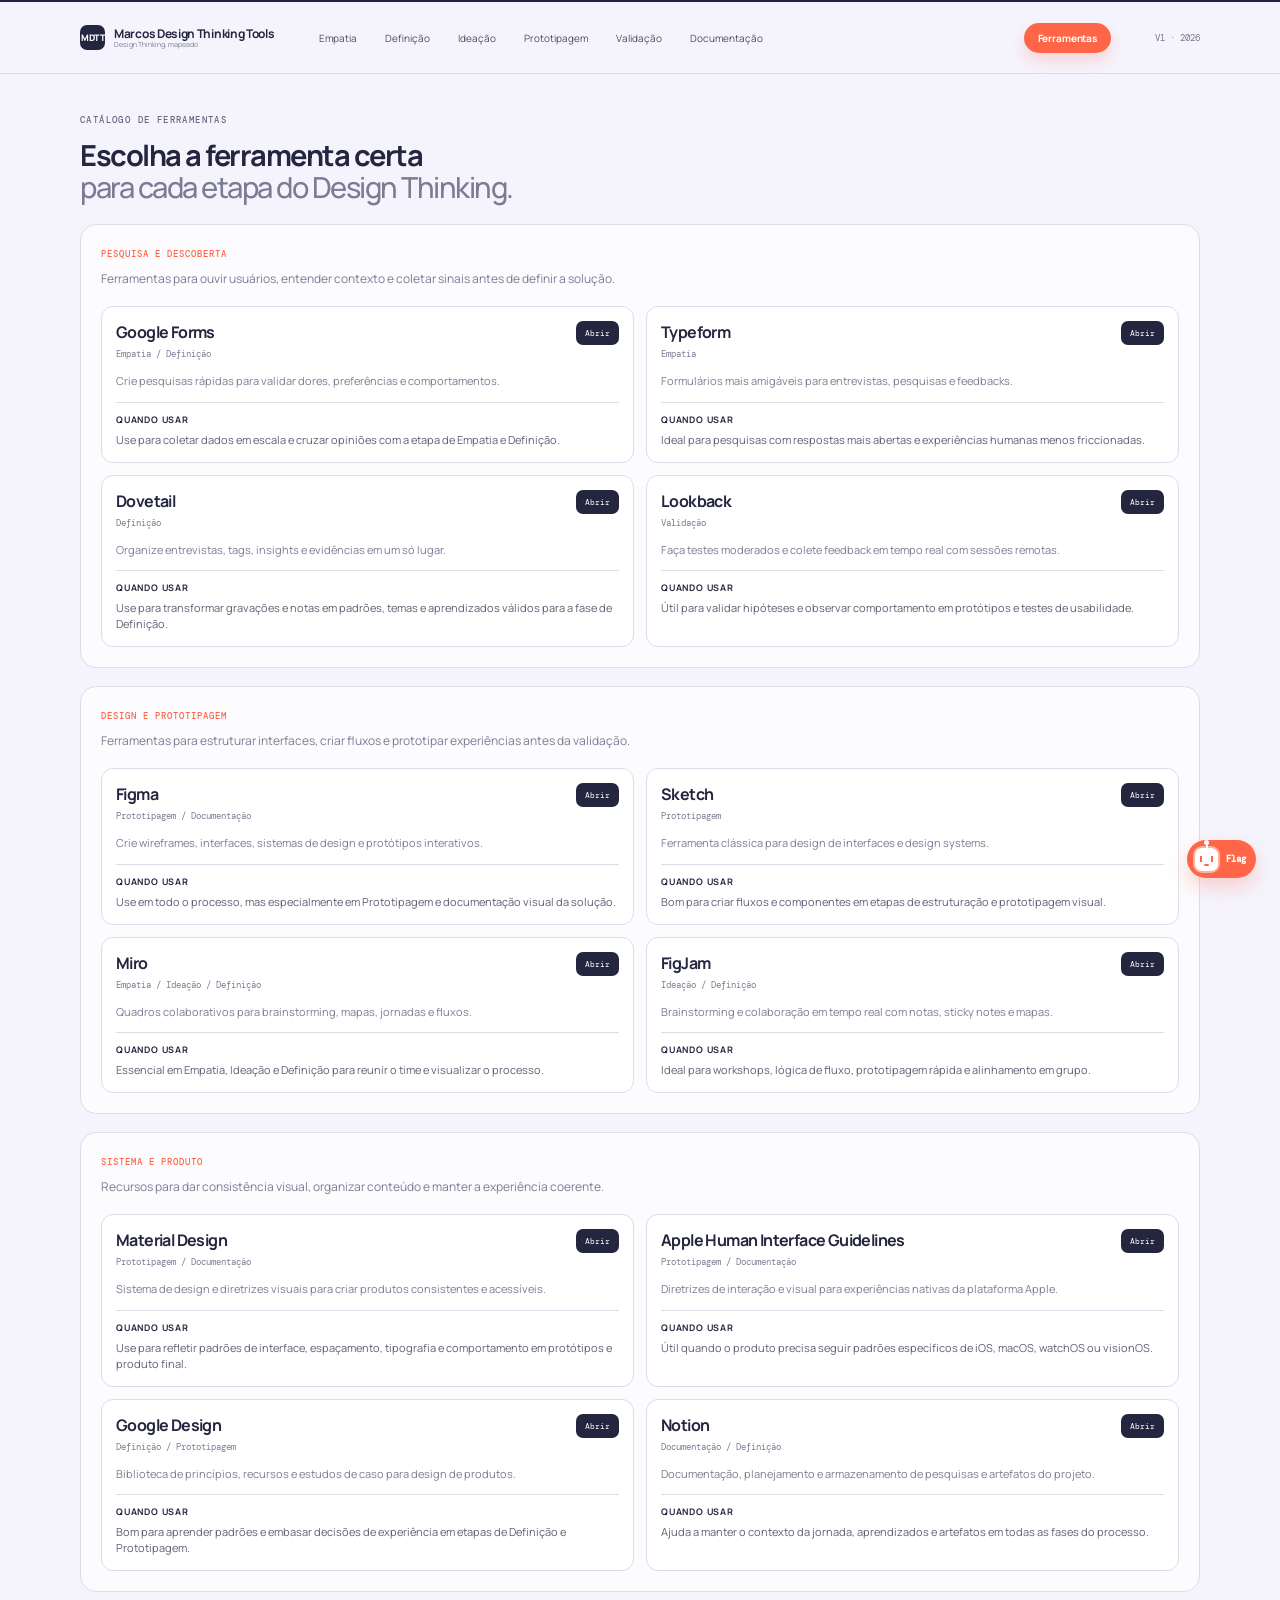
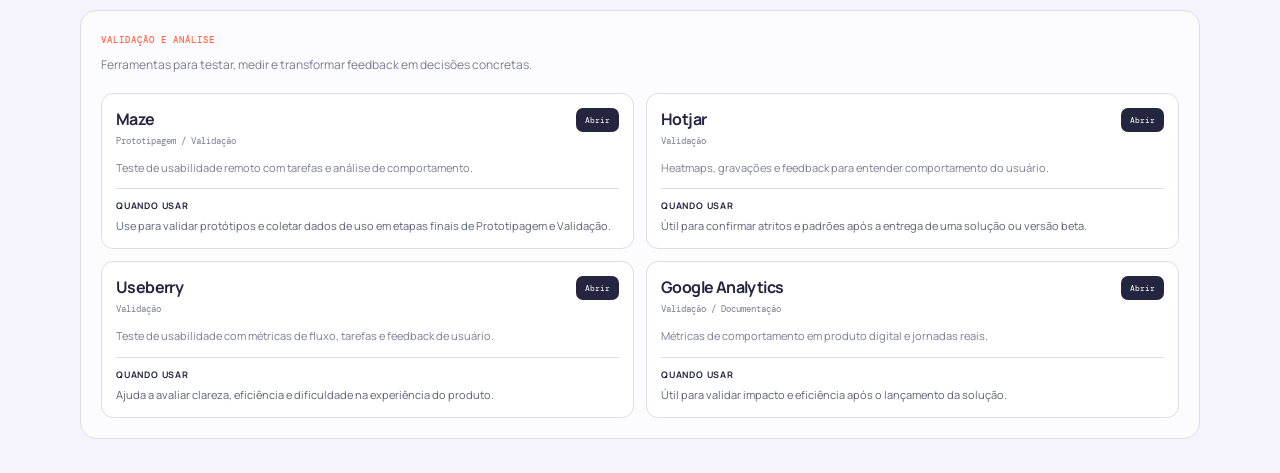
==== ferramentas.html @ 615b2f99 "Primeiro commit" ====
<!doctype html>
<html lang="pt-BR">
  <head>
    <meta charset="UTF-8" />
    <meta name="viewport" content="width=device-width, initial-scale=1.0" />
    <meta name="description" content="Ferramentas de design e Design Thinking: catálogo por etapa do processo." />
    <title>Ferramentas | Marcos Design Thinking Tools</title>
    <link rel="preconnect" href="https://fonts.googleapis.com" />
    <link rel="preconnect" href="https://fonts.gstatic.com" crossorigin />
    <link href="https://fonts.googleapis.com/css2?family=DM+Mono:wght@400;500&family=Manrope:wght@400;500;600;700;800&display=swap" rel="stylesheet" />
    <link rel="stylesheet" href="styles.css" />
  </head>
  <body>
    <div class="page-shell">
      <header class="topbar">
        <a class="brand" href="index.html" aria-label="Marcos Design Thinking Tools, início">
          <span class="brand-mark">MDTT</span>
          <span class="brand-copy"><strong>Marcos Design Thinking Tools</strong><small>Design Thinking, mapeado</small></span>
        </a>
        <nav class="main-nav" aria-label="Navegação principal">
          <a href="index.html#jornada" data-phase="0">Empatia</a>
          <a href="index.html#jornada" data-phase="1">Definição</a>
          <a href="index.html#jornada" data-phase="2">Ideação</a>
          <a href="index.html#jornada" data-phase="3">Prototipagem</a>
          <a href="index.html#jornada" data-phase="4">Validação</a>
          <a href="index.html#jornada" data-phase="5">Documentação</a>
        </nav>
        <a class="nav-tools is-active" href="ferramentas.html">Ferramentas</a>
        <span class="version">V1 · 2026</span>
      </header>

      <main>
        <section class="tools-section container tools-page">
          <div class="tools-header">
            <div>
              <p class="eyebrow">CATÁLOGO DE FERRAMENTAS</p>
              <h2>Escolha a ferramenta certa<br /><span>para cada etapa do Design Thinking.</span></h2>
            </div>
          </div>
          <div class="tools-categories" id="tools-categories" aria-live="polite"></div>
        </section>
      </main>
    </div>

    <script src="script.js"></script>
  </body>
</html>
---- styles.css ----
:root {
  --ink: #24253f;
  --muted: #7b7c93;
  --line: #ddddea;
  --paper: #f5f4fd;
  --white: #fff;
  --coral: #ff6648;
  --teal: #35b9b4;
  --yellow: #f1c637;
  --blue: #7198eb;
  --violet: #9d7ce7;
  --green: #5bb98d;
  --display: 'Manrope', sans-serif;
  --mono: 'DM Mono', monospace;
}
* { box-sizing: border-box; }
html { scroll-behavior: smooth; }
body { margin: 0; background: var(--paper); color: var(--ink); font-family: var(--display); font-size: 13px; }
a { color: inherit; text-decoration: none; }
button { border: 0; color: inherit; font: inherit; cursor: pointer; }
.page-shell { overflow: hidden; min-height: 100vh; }
.container { width: min(1120px, calc(100% - 64px)); margin-inline: auto; }
.topbar { height: 74px; border-top: 2px solid var(--ink); border-bottom: 1px solid var(--line); display: flex; align-items: center; gap: 44px; padding: 0 max(32px, calc((100vw - 1120px) / 2)); background: rgba(245,244,253,.86); backdrop-filter: blur(12px); position: sticky; top: 0; z-index: 10; }
.brand { display: flex; align-items: center; gap: 9px; min-width: 165px; }
.brand-mark { display: grid; place-items: center; width: 25px; height: 25px; border-radius: 7px; background: var(--ink); color: white; font-weight: 800; font-size: 9px; letter-spacing: -.5px; }
.brand-copy { display: grid; gap: 1px; line-height: 1; }.brand-copy strong { font-size: 12px; letter-spacing: -.3px; }.brand-copy small { color: var(--muted); font-size: 7px; }
.main-nav { display: flex; gap: 28px; font-size: 10px; color: #4c4d63; flex: 1; }.main-nav a { transition: color .2s; }.main-nav a:hover { color: var(--coral); }
.nav-tools { display: inline-flex; align-items: center; justify-content: center; padding: 8px 14px; border-radius: 999px; background: var(--coral); color: white; font-size: 10px; font-weight: 700; letter-spacing: -.15px; box-shadow: 0 8px 16px rgba(255, 102, 72, .22); }
.version { font: 9px var(--mono); color: #77788e; white-space: nowrap; }.menu-toggle { display: none; background: transparent; padding: 4px; }.menu-toggle svg { width: 19px; }
.hero { padding: 70px 0 43px; display: flex; justify-content: space-between; align-items: end; }.eyebrow { margin: 0 0 14px; font: 500 9px var(--mono); letter-spacing: 1.4px; color: #686980; }.hero h1 { font-size: clamp(42px, 5vw, 64px); line-height: .98; letter-spacing: -3.5px; margin: 0; font-weight: 800; }.hero h1 em { font-style: normal; color: var(--coral); }.hero-intro { color: var(--muted); line-height: 1.65; max-width: 470px; margin: 20px 0 0; font-size: 13px; }.hero-stats { display: flex; gap: 35px; padding-bottom: 6px; }.hero-stats div { display: grid; gap: 3px; }.hero-stats strong { font-size: 23px; line-height: 1; }.hero-stats span { font: 8px var(--mono); color: #88899e; }
.tools-section { padding-top: 40px; padding-bottom: 34px; }
.tools-header { margin-bottom: 20px; }
.tools-header h2 { margin: 0; font-size: 29px; line-height: 1.1; letter-spacing: -1.5px; }
.tools-header h2 span { color: var(--muted); font-weight: 500; }
.tools-categories { display: grid; gap: 18px; }
.tool-category { background: rgba(255,255,255,.7); border: 1px solid var(--line); border-radius: 16px; overflow: hidden; }
.tool-category-header { padding: 18px 20px 0; }
.tool-category-kicker { display: inline-block; font: 500 9px var(--mono); letter-spacing: 1px; color: var(--coral); text-transform: uppercase; }
.tool-category-header p { margin: 8px 0 0; color: var(--muted); line-height: 1.6; font-size: 12px; }
.tool-grid { display: grid; grid-template-columns: repeat(2, minmax(0, 1fr)); gap: 12px; padding: 18px 20px 20px; }
.tool-card-item { background: var(--white); border: 1px solid var(--line); border-radius: 12px; padding: 14px; display: flex; flex-direction: column; gap: 12px; }
.tool-card-top { display: flex; align-items: flex-start; justify-content: space-between; gap: 10px; }
.tool-card-top h3 { margin: 0; font-size: 16px; letter-spacing: -0.6px; }
.tool-card-top span { display: block; margin-top: 5px; font: 9px var(--mono); color: var(--muted); }
.tool-card-top a { display: inline-flex; align-items: center; justify-content: center; padding: 7px 9px; border-radius: 7px; background: var(--ink); color: white; font: 8px var(--mono); }
.tool-card-item p { margin: 0; color: var(--muted); font-size: 11px; line-height: 1.6; }
.tool-use { display: grid; gap: 6px; padding-top: 10px; border-top: 1px solid var(--line); }
.tool-use strong { font-size: 9px; text-transform: uppercase; letter-spacing: .8px; color: var(--ink); }
.tool-use span { color: #5d6075; line-height: 1.45; font-size: 11px; }
.journey { padding-bottom: 100px; }.journey-heading { display: flex; justify-content: space-between; align-items: end; margin-bottom: 30px; border-top: 1px solid var(--line); padding-top: 32px; }.journey-heading h2 { margin: 0; font-size: 29px; line-height: 1.1; letter-spacing: -1.5px; }.journey-heading h2 span { color: var(--muted); font-weight: 500; }.view-switcher { display: flex; gap: 4px; padding: 4px; background: #ebebf5; border-radius: 10px; }.view-button { display: flex; align-items: center; gap: 7px; padding: 9px 13px; background: transparent; border-radius: 7px; color: var(--muted); font-size: 11px; }.view-button svg { width: 14px; }.view-button.is-active { background: var(--white); color: var(--ink); box-shadow: 0 2px 8px #3b3c5b12; }
.phase-tabs { display: flex; gap: 7px; margin-bottom: 25px; overflow-x: auto; padding-bottom: 3px; scrollbar-width: none; }.phase-tabs::-webkit-scrollbar { display: none; }.phase-tab { display: flex; align-items: center; gap: 8px; padding: 9px 14px 9px 9px; border: 1px solid var(--line); background: rgba(255,255,255,.55); border-radius: 9px; white-space: nowrap; font-size: 11px; color: var(--muted); transition: all .2s; }.phase-tab:hover { border-color: var(--phase); color: var(--ink); }.phase-tab.is-active { background: var(--ink); color: white; border-color: var(--ink); }.phase-tab .tab-num { display: grid; place-items: center; width: 21px; height: 21px; border-radius: 50%; color: white; background: var(--phase); font: 10px var(--mono); }.phase-tab.is-active .tab-num { color: var(--ink); background: var(--white); }
.phase-content { min-height: 375px; }.phase-card { --phase: var(--coral); display: grid; grid-template-columns: 72px 1fr; gap: 17px; position: relative; animation: rise .45s ease both; }.phase-marker { position: relative; display: flex; flex-direction: column; align-items: center; }.phase-marker:after { content: ''; position: absolute; width: 1px; background: var(--line); top: 55px; bottom: -70px; }.phase-number { display: grid; place-items: center; width: 47px; height: 47px; border-radius: 13px; background: var(--phase); color: white; font: 500 15px var(--mono); box-shadow: 0 8px 18px color-mix(in srgb, var(--phase), transparent 68%); }.phase-content-card { background: var(--white); border: 1px solid #e1e1eb; border-radius: 14px; overflow: hidden; }.phase-intro { display: flex; justify-content: space-between; gap: 24px; padding: 25px 27px 21px; border-bottom: 1px solid var(--line); }.phase-title-wrap h3 { margin: 0 0 7px; font-size: 23px; letter-spacing: -1px; }.phase-title-wrap .sub { color: var(--muted); font-size: 11px; margin: 0; }.phase-meta { text-align: right; white-space: nowrap; }.phase-meta .meta-label { font: 8px var(--mono); color: var(--muted); }.phase-meta strong { display: block; font-size: 19px; color: var(--phase); }.story { padding: 20px 27px 22px; background: color-mix(in srgb, var(--phase), white 94%); }.story-label { color: var(--phase); font: 500 8px var(--mono); letter-spacing: .8px; text-transform: uppercase; }.story p { color: #63647a; line-height: 1.65; max-width: 780px; margin: 9px 0 0; font-size: 12px; }.story strong { color: var(--ink); }.tools-grid { padding: 18px 14px 14px; display: grid; grid-template-columns: repeat(3, 1fr); gap: 8px; }.tool-card { border: 1px solid var(--line); border-radius: 9px; padding: 13px; min-height: 116px; display: flex; flex-direction: column; justify-content: space-between; transition: transform .2s, border-color .2s, box-shadow .2s; }.tool-card:hover { transform: translateY(-3px); border-color: var(--phase); box-shadow: 0 7px 18px #3b3c5b10; }.tool-top { display: flex; justify-content: space-between; gap: 7px; align-items: start; }.tool-top h4 { margin: 0; font-size: 13px; }.tool-icon { width: 25px; height: 25px; display: grid; place-items: center; color: var(--phase); background: color-mix(in srgb, var(--phase), white 88%); border-radius: 7px; }.tool-icon svg { width: 14px; }.tool-card p { margin: 7px 0 11px; color: var(--muted); font-size: 10px; line-height: 1.45; }.tool-link { display: flex; align-items: center; gap: 4px; color: var(--phase); font-size: 10px; font-weight: 700; }.tool-link svg { width: 12px; }.phase-footer { display: flex; justify-content: space-between; align-items: center; padding: 0 27px 19px; color: var(--muted); font: 9px var(--mono); }.phase-footer span:last-child { color: var(--phase); }
.tabs-mode .phase-card { display: block; }.tabs-mode .phase-marker { display: none; }.tabs-mode .phase-content-card { border-radius: 14px; }.tabs-mode .phase-content-card .phase-intro { padding-top: 28px; }
.footer { border-top: 1px solid var(--line); padding: 25px 0 35px; color: var(--muted); display: flex; justify-content: space-between; font: 9px var(--mono); }.footer b { color: var(--coral); }
.method-grid { padding: 18px 14px 14px; display: grid; grid-template-columns: repeat(2, 1fr); gap: 9px; }.method-card { text-align: left; border: 1px solid var(--line); border-radius: 10px; padding: 14px; background: #fff; transition: transform .2s, border-color .2s, box-shadow .2s; }.method-card:hover { transform: translateY(-3px); border-color: var(--phase); box-shadow: 0 7px 18px #3b3c5b10; }.method-card-head { display: flex; align-items: start; justify-content: space-between; gap: 10px; }.method-card h4 { margin: 0; font-size: 13px; }.method-card-head svg { width: 15px; color: var(--phase); }.method-card p { margin: 8px 0 12px; color: var(--muted); font-size: 10px; line-height: 1.5; }.method-supports { display: grid; gap: 7px; margin: 0 0 12px; }.supports-label { font: 500 8px var(--mono); letter-spacing: .9px; color: var(--muted); text-transform: uppercase; }.support-tools { display: flex; flex-wrap: wrap; gap: 6px; }.support-tool { display: inline-flex; align-items: center; padding: 5px 7px; border-radius: 999px; background: color-mix(in srgb, var(--phase), white 88%); color: var(--ink); font: 8px var(--mono); border: 1px solid color-mix(in srgb, var(--phase), white 72%); }.method-tools { display: flex; flex-wrap: wrap; gap: 5px; }.method-tool { display: inline-flex; align-items: center; gap: 4px; padding: 5px 7px; border-radius: 5px; color: var(--phase); background: color-mix(in srgb, var(--phase), white 92%); font: 9px var(--mono); }.method-tool svg { width: 11px; }.method-card .method-cta { margin-top: 12px; color: var(--phase); font: 9px var(--mono); }.method-order { display: inline-grid; place-items: center; width: 21px; height: 21px; margin-bottom: 8px; border-radius: 6px; background: color-mix(in srgb, var(--phase), white 88%); color: var(--phase); font: 9px var(--mono); }.method-modal { width: min(500px, calc(100% - 32px)); border: 0; border-radius: 15px; padding: 31px; color: var(--ink); background: var(--white); box-shadow: 0 22px 80px #20213d35; }.method-modal::backdrop { background: #24253f66; backdrop-filter: blur(5px); }.modal-close { position: absolute; top: 14px; right: 14px; display: grid; place-items: center; width: 30px; height: 30px; border-radius: 50%; background: var(--paper); color: var(--muted); }.modal-close svg { width: 15px; }.modal-kicker, .modal-section span { font: 500 9px var(--mono); color: var(--coral); letter-spacing: 1px; }.method-modal h2 { margin: 12px 0 8px; font-size: 27px; letter-spacing: -1px; }.modal-summary { color: var(--muted); line-height: 1.6; margin: 0 0 24px; }.modal-section { border-top: 1px solid var(--line); padding-top: 14px; margin-top: 15px; }.modal-section span { color: var(--muted); }.modal-section p { line-height: 1.65; color: #5e6077; margin: 8px 0 0; font-size: 12px; }.journey-mode .phase-tabs { display: none; }.journey-mode .phase-content { display: grid; gap: 32px; }.journey-mode .phase-card:not(:last-child) .phase-marker:after { bottom: -45px; }.journey-mode .phase-card:last-child .phase-marker:after { display: none; }.journey-mode .phase-intro { padding-top: 20px; }
@keyframes rise { from { opacity: 0; transform: translateY(9px); } to { opacity: 1; transform: translateY(0); } }
@media (max-width: 760px) { .container { width: min(100% - 36px, 560px); }.topbar { height: 62px; padding: 0 18px; gap: 14px; }.main-nav, .version { display: none; }.brand { flex: 1; }.menu-toggle { display: block; }.hero { padding: 48px 0 34px; display: block; }.hero h1 { letter-spacing: -2px; font-size: 43px; }.hero-intro { font-size: 12px; }.hero-stats { margin-top: 32px; justify-content: space-between; width: min(100%, 300px); }.journey-heading { align-items: start; gap: 20px; flex-direction: column; }.journey-heading h2 { font-size: 26px; }.view-switcher { align-self: stretch; }.view-button { flex: 1; justify-content: center; }.tool-grid { grid-template-columns: 1fr; }.tool-card-item { min-height: auto; }.phase-card { grid-template-columns: 43px 1fr; gap: 10px; }.phase-number { width: 38px; height: 38px; border-radius: 11px; font-size: 12px; }.phase-marker:after { top: 47px; }.phase-intro { display: block; padding: 20px; }.phase-meta { text-align: left; display: flex; align-items: center; gap: 8px; margin-top: 14px; }.phase-meta strong { display: inline; }.story { padding: 17px 20px 19px; }.method-grid { grid-template-columns: 1fr; padding: 12px; }.phase-footer { padding: 0 20px 16px; }.phase-footer span:first-child { max-width: 180px; line-height: 1.5; }.tools-header h2 { font-size: 26px; }.footer { display: block; line-height: 1.8; }.footer span { display: block; } }
@media (max-width: 760px) { .main-nav.is-open { display: flex; position: absolute; top: 61px; left: 0; right: 0; padding: 17px 18px 19px; flex-direction: column; gap: 15px; background: rgba(245,244,253,.98); border-bottom: 1px solid var(--line); box-shadow: 0 12px 20px #3b3c5b0c; } }
@media (max-width: 420px) { .tools-grid { grid-template-columns: 1fr; }.tool-card { min-height: auto; }.hero-stats { gap: 16px; }.phase-tab { padding-right: 11px; } }
.sr-only { position: absolute; width: 1px; height: 1px; padding: 0; margin: -1px; overflow: hidden; clip: rect(0, 0, 0, 0); white-space: nowrap; border: 0; }
.marc-flag { position: fixed; right: 24px; bottom: 22px; z-index: 20; font-family: var(--display); }
.marc-launcher { display: inline-flex; align-items: center; gap: 6px; min-height: 38px; padding: 5px 10px 5px 6px; border-radius: 999px; background: var(--coral); color: white; box-shadow: 0 9px 20px rgba(255,102,72,.26); transition: transform .2s, box-shadow .2s; }
.marc-launcher:hover { transform: translateY(-3px); box-shadow: 0 16px 30px rgba(255,102,72,.36); }
.marc-launcher-label { font: 700 9px var(--mono); }
.marc-robot { position: relative; display: grid; place-items: center; width: 27px; height: 27px; border-radius: 9px; background: #fff; border: 2px solid #ffb19f; }
.marc-robot:before { content: ''; position: absolute; top: -6px; width: 2px; height: 6px; background: #fff; }
.marc-robot:after { content: ''; position: absolute; top: -8px; width: 5px; height: 5px; border-radius: 50%; background: #fff; }
.marc-robot span { position: relative; width: 13px; height: 6px; border-left: 2px solid var(--coral); border-right: 2px solid var(--coral); }
.marc-robot span:after { content: ''; position: absolute; left: 2px; right: 2px; bottom: -4px; height: 2px; border-radius: 2px; background: var(--coral); }
.marc-panel { position: absolute; right: 0; bottom: 49px; display: grid; grid-template-rows: auto minmax(0, 1fr) auto auto; width: min(365px, calc(100vw - 32px)); max-height: min(590px, calc(100vh - 90px)); overflow: hidden; border: 1px solid var(--line); border-radius: 18px; background: rgba(255,255,255,.98); box-shadow: 0 20px 60px rgba(36,37,63,.2); }
.marc-panel[hidden] { display: none; }
.marc-panel-head { display: flex; align-items: center; justify-content: space-between; gap: 14px; padding: 16px 17px 14px; background: linear-gradient(135deg, #fff4ef, #fff); border-bottom: 1px solid var(--line); }
.marc-panel-head div { display: grid; gap: 3px; }
.marc-panel-head strong { font-size: 15px; letter-spacing: -.4px; }
.marc-panel-head span { color: var(--muted); font: 8px var(--mono); }
.marc-close { width: 27px; height: 27px; border-radius: 50%; background: var(--paper); color: var(--muted); font-size: 19px; line-height: 1; }
.marc-messages { display: grid; align-content: start; gap: 10px; overflow-y: auto; min-height: 160px; max-height: 330px; padding: 15px; }
.marc-message { max-width: 92%; padding: 10px 11px; border-radius: 12px; color: #56586f; font-size: 11px; line-height: 1.55; }
.marc-message.bot { justify-self: start; background: #f5f4fd; border: 1px solid #e6e5f0; border-top-left-radius: 4px; }
.marc-message.user { justify-self: end; background: var(--coral); color: white; border-top-right-radius: 4px; }
.marc-message strong { color: var(--ink); }
.marc-message.user strong { color: white; }
.marc-answer-note { display: block; margin-top: 7px; color: var(--muted); font-size: 10px; }
.marc-tool-link { display: inline-flex; align-items: center; gap: 4px; margin-top: 9px; color: var(--coral); font: 700 9px var(--mono); }
.marc-tool-link svg { width: 12px; }
.marc-inline-action { margin-top: 9px; padding: 0; background: transparent; color: var(--coral); font: 700 10px var(--mono); }
.marc-tool-results { display: grid; gap: 7px; margin-top: 10px; }
.marc-tool-result { display: grid; gap: 4px; padding: 9px; border: 1px solid var(--line); border-radius: 9px; background: white; transition: border-color .2s, transform .2s; }
.marc-tool-result:hover { border-color: var(--coral); transform: translateX(2px); }
.marc-tool-result-head { display: flex; align-items: center; justify-content: space-between; gap: 8px; color: var(--ink); }
.marc-tool-result-head strong { font-size: 11px; }
.marc-tool-result-head svg { width: 13px; color: var(--coral); }
.marc-tool-result > span:last-child { color: var(--muted); font-size: 9px; line-height: 1.45; }
.marc-artifact-results { display: grid; gap: 8px; margin-top: 10px; }
.marc-artifact-result { display: grid; gap: 5px; padding: 10px; border: 1px solid var(--line); border-radius: 10px; background: white; }
.marc-artifact-kicker { color: var(--teal); font: 500 8px var(--mono); letter-spacing: .8px; }
.marc-artifact-result h3 { margin: 0; color: var(--ink); font-size: 12px; letter-spacing: -.2px; }
.marc-artifact-result p, .marc-artifact-result div:not(.marc-artifact-kicker) { margin: 0; color: var(--muted); font-size: 9px; line-height: 1.5; }
.marc-artifact-result div strong, .marc-artifact-result > span strong { color: var(--ink); font-size: 9px; }
.marc-artifact-tools { display: flex; flex-wrap: wrap; align-items: center; gap: 5px; color: var(--muted); font-size: 9px; }
.marc-artifact-tools a { padding: 3px 5px; border-radius: 5px; background: color-mix(in srgb, var(--teal), white 89%); color: var(--ink); font: 8px var(--mono); }
.marc-suggestions { display: flex; gap: 6px; overflow-x: auto; padding: 0 15px 11px; scrollbar-width: none; }
.marc-suggestions::-webkit-scrollbar { display: none; }
.marc-suggestions button { flex: 0 0 auto; padding: 6px 8px; border: 1px solid var(--line); border-radius: 999px; background: white; color: var(--muted); font: 8px var(--mono); }
.marc-suggestions button:hover { color: var(--coral); border-color: var(--coral); }
.marc-form { display: flex; gap: 7px; padding: 10px; border-top: 1px solid var(--line); background: #fafaff; }
.marc-form input { min-width: 0; flex: 1; border: 1px solid var(--line); border-radius: 9px; padding: 10px; outline: none; color: var(--ink); font: 10px var(--display); background: white; }
.marc-form input:focus { border-color: var(--coral); box-shadow: 0 0 0 3px rgba(255,102,72,.12); }
.marc-form button { display: grid; place-items: center; width: 36px; border-radius: 9px; background: var(--coral); color: white; }
.marc-form button svg { width: 15px; }
@media (max-width: 760px) { .marc-flag { right: 14px; bottom: 14px; }.marc-panel { bottom: 49px; max-height: calc(100vh - 80px); }.marc-messages { max-height: calc(100vh - 300px); } }
.briefing-trigger { padding: 0; border-bottom: 1px dashed var(--coral); background: transparent; color: var(--ink); font-weight: 800; cursor: pointer; }
.briefing-trigger:hover { color: var(--coral); border-bottom-style: solid; }
.sensemaking-trigger { padding: 0; border-bottom: 1px dashed var(--teal); background: transparent; color: var(--ink); font-weight: 800; cursor: pointer; }
.sensemaking-trigger:hover { color: var(--teal); border-bottom-style: solid; }
.briefing-modal { width: min(650px, calc(100% - 32px)); max-height: min(720px, calc(100vh - 32px)); overflow-y: auto; border: 0; border-radius: 15px; padding: 31px; color: var(--ink); background: var(--white); box-shadow: 0 22px 80px #20213d35; }
.briefing-modal::backdrop { background: #24253f66; backdrop-filter: blur(5px); }
.briefing-intro { margin-top: 18px; padding: 13px 14px; border-left: 3px solid var(--coral); background: color-mix(in srgb, var(--coral), white 94%); color: #63647a; font-size: 11px; line-height: 1.55; }
.briefing-questions { display: grid; grid-template-columns: repeat(2, minmax(0, 1fr)); gap: 9px; margin-top: 18px; }
.briefing-questions div { display: grid; grid-template-columns: 25px 1fr; column-gap: 8px; padding: 11px; border: 1px solid var(--line); border-radius: 10px; background: #fff; }
.briefing-questions span { grid-row: span 2; display: grid; place-items: center; width: 24px; height: 24px; border-radius: 7px; background: color-mix(in srgb, var(--coral), white 87%); color: var(--coral); font: 9px var(--mono); }
.briefing-questions strong { align-self: center; font-size: 11px; }
.briefing-questions p { grid-column: 2; margin: 5px 0 0; color: var(--muted); font-size: 10px; line-height: 1.45; }
.briefing-questions small { grid-column: 2; margin-top: 7px; color: #5d6075; font-size: 9px; line-height: 1.45; }
.briefing-questions small b { color: var(--coral); font: 500 8px var(--mono); letter-spacing: .5px; text-transform: uppercase; }
@media (max-width: 600px) { .briefing-modal { padding: 24px 18px; }.briefing-questions { grid-template-columns: 1fr; } }
.sensemaking-modal { width: min(650px, calc(100% - 32px)); max-height: min(680px, calc(100vh - 32px)); overflow-y: auto; border: 0; border-radius: 15px; padding: 31px; color: var(--ink); background: var(--white); box-shadow: 0 22px 80px #20213d35; }
.sensemaking-modal::backdrop { background: #24253f66; backdrop-filter: blur(5px); }
.sensemaking-grid { display: grid; grid-template-columns: repeat(2, minmax(0, 1fr)); gap: 10px; margin-top: 21px; }
.sensemaking-grid article { padding: 16px; border: 1px solid var(--line); border-radius: 11px; background: #fff; }
.sensemaking-label { color: var(--teal); font: 500 8px var(--mono); letter-spacing: .9px; }
.sensemaking-grid h3 { margin: 9px 0 7px; font-size: 16px; letter-spacing: -.5px; }
.sensemaking-grid p { margin: 0; color: #5e6077; font-size: 11px; line-height: 1.55; }
.sensemaking-grid strong { display: block; margin-top: 13px; font-size: 10px; }
.sensemaking-grid ul { display: grid; gap: 5px; margin: 7px 0 0; padding-left: 16px; color: var(--muted); font-size: 10px; line-height: 1.45; }
.sensemaking-note { margin-top: 12px; padding: 13px 14px; border-left: 3px solid var(--teal); background: color-mix(in srgb, var(--teal), white 93%); color: #5e6077; font-size: 11px; line-height: 1.55; }
.sensemaking-note strong { color: var(--ink); }
@media (max-width: 600px) { .sensemaking-modal { padding: 24px 18px; }.sensemaking-grid { grid-template-columns: 1fr; } }
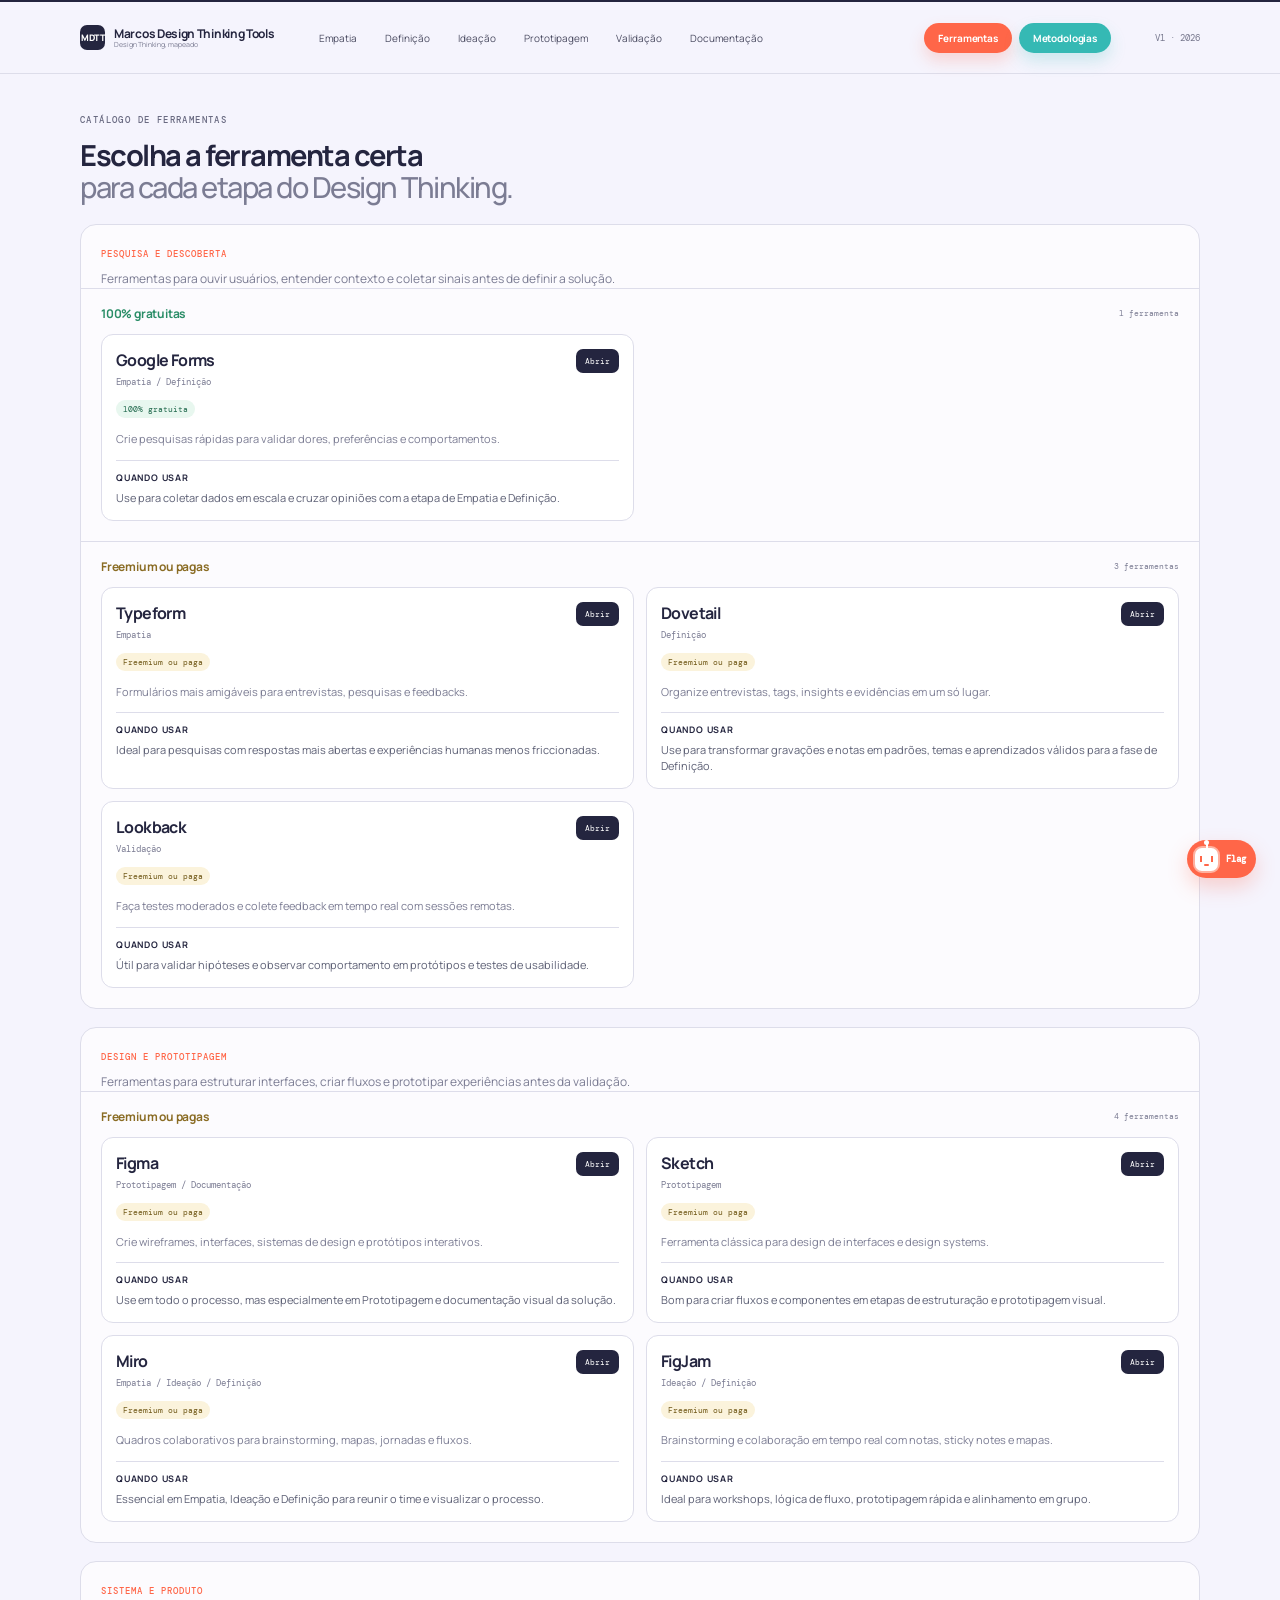
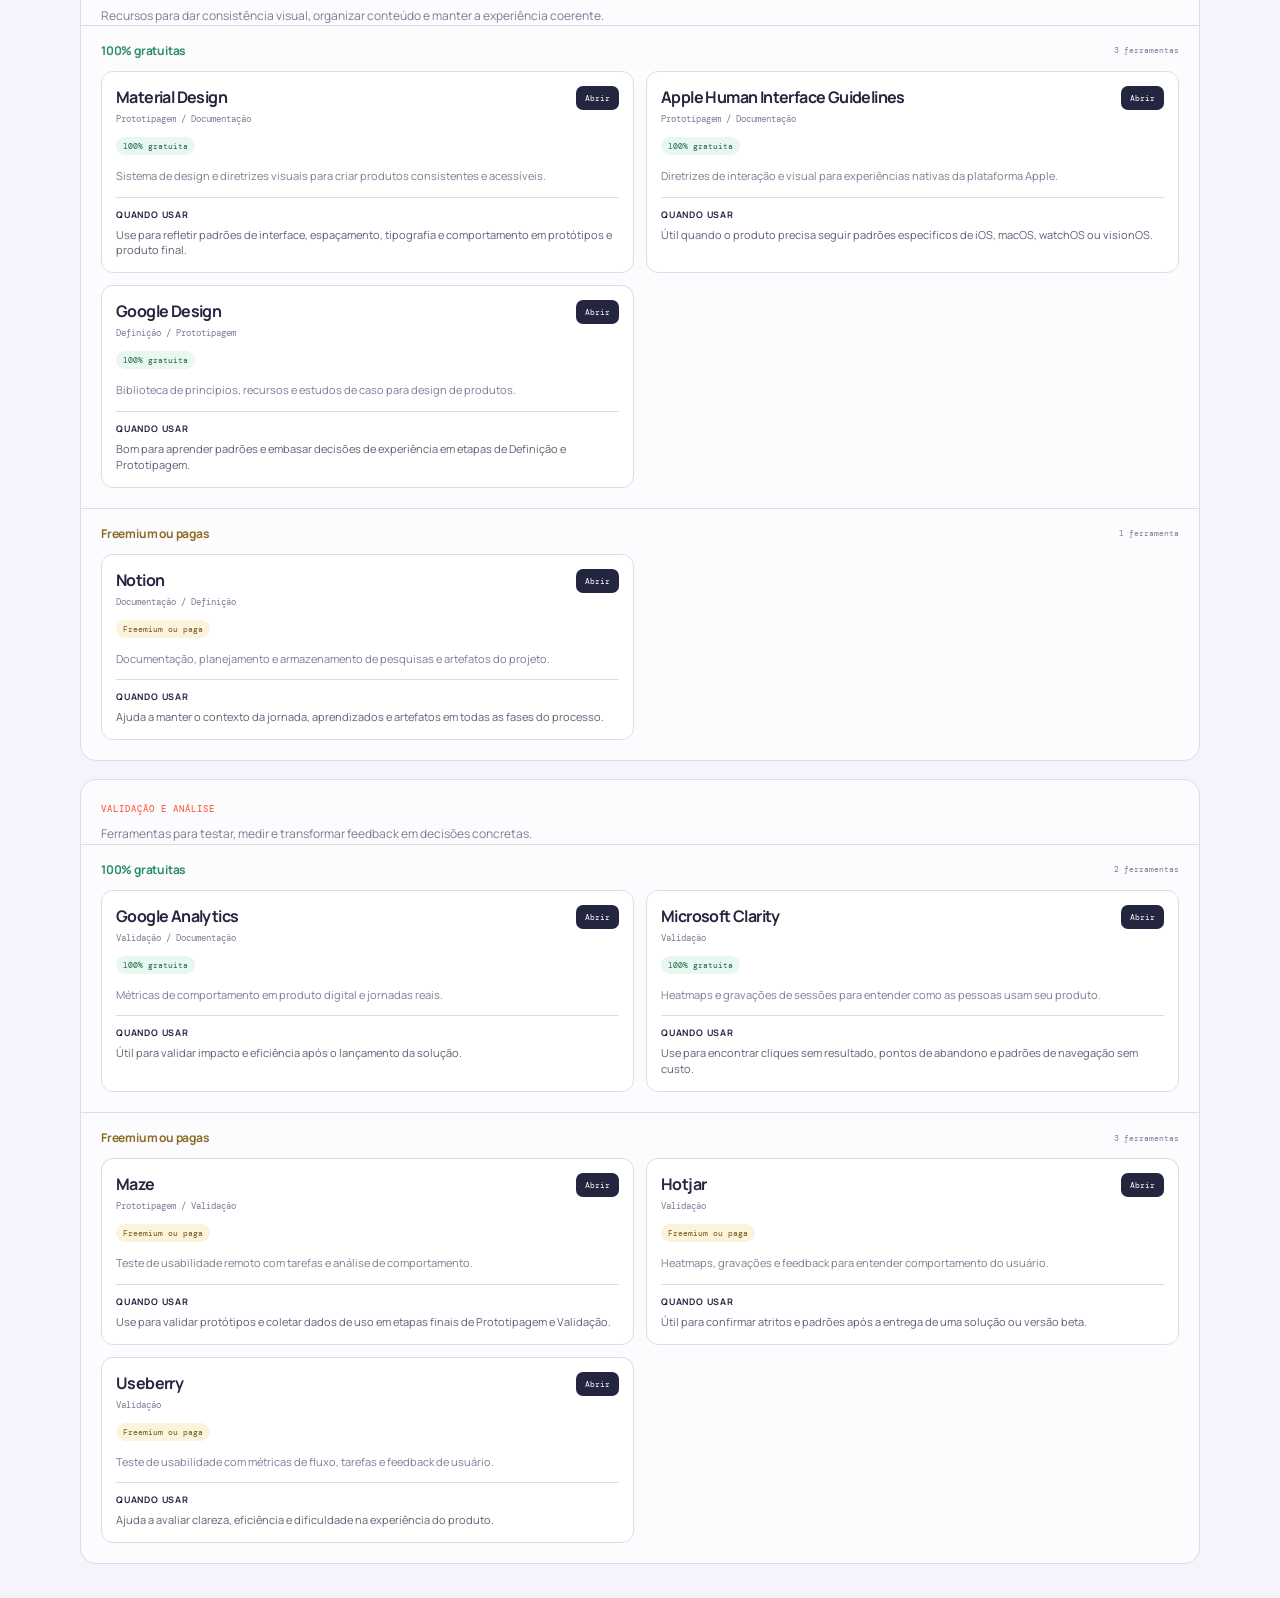
==== commit e293e85d: "k" ====
--- a/ferramentas.html
+++ b/ferramentas.html
@@ -25,7 +25,7 @@
           <a href="index.html#jornada" data-phase="4">Validação</a>
           <a href="index.html#jornada" data-phase="5">Documentação</a>
         </nav>
-        <a class="nav-tools is-active" href="ferramentas.html">Ferramentas</a>
+        <div class="header-links"><a class="nav-tools is-active" href="ferramentas.html">Ferramentas</a><a class="nav-methods" href="metodologias.html">Metodologias</a></div>
         <span class="version">V1 · 2026</span>
       </header>
 
--- a/styles.css
+++ b/styles.css
@@ -25,7 +25,7 @@
 .brand-mark { display: grid; place-items: center; width: 25px; height: 25px; border-radius: 7px; background: var(--ink); color: white; font-weight: 800; font-size: 9px; letter-spacing: -.5px; }
 .brand-copy { display: grid; gap: 1px; line-height: 1; }.brand-copy strong { font-size: 12px; letter-spacing: -.3px; }.brand-copy small { color: var(--muted); font-size: 7px; }
 .main-nav { display: flex; gap: 28px; font-size: 10px; color: #4c4d63; flex: 1; }.main-nav a { transition: color .2s; }.main-nav a:hover { color: var(--coral); }
-.nav-tools { display: inline-flex; align-items: center; justify-content: center; padding: 8px 14px; border-radius: 999px; background: var(--coral); color: white; font-size: 10px; font-weight: 700; letter-spacing: -.15px; box-shadow: 0 8px 16px rgba(255, 102, 72, .22); }
+.header-links { display: flex; align-items: center; gap: 7px; flex-shrink: 0; }.nav-tools, .nav-methods { display: inline-flex; align-items: center; justify-content: center; padding: 8px 14px; border-radius: 999px; color: white; font-size: 10px; font-weight: 700; letter-spacing: -.15px; }.nav-tools { background: var(--coral); box-shadow: 0 8px 16px rgba(255, 102, 72, .22); }.nav-methods { background: var(--teal); box-shadow: 0 8px 16px rgba(53, 185, 180, .22); }
 .version { font: 9px var(--mono); color: #77788e; white-space: nowrap; }.menu-toggle { display: none; background: transparent; padding: 4px; }.menu-toggle svg { width: 19px; }
 .hero { padding: 70px 0 43px; display: flex; justify-content: space-between; align-items: end; }.eyebrow { margin: 0 0 14px; font: 500 9px var(--mono); letter-spacing: 1.4px; color: #686980; }.hero h1 { font-size: clamp(42px, 5vw, 64px); line-height: .98; letter-spacing: -3.5px; margin: 0; font-weight: 800; }.hero h1 em { font-style: normal; color: var(--coral); }.hero-intro { color: var(--muted); line-height: 1.65; max-width: 470px; margin: 20px 0 0; font-size: 13px; }.hero-stats { display: flex; gap: 35px; padding-bottom: 6px; }.hero-stats div { display: grid; gap: 3px; }.hero-stats strong { font-size: 23px; line-height: 1; }.hero-stats span { font: 8px var(--mono); color: #88899e; }
 .tools-section { padding-top: 40px; padding-bottom: 34px; }
@@ -37,16 +37,18 @@
 .tool-category-header { padding: 18px 20px 0; }
 .tool-category-kicker { display: inline-block; font: 500 9px var(--mono); letter-spacing: 1px; color: var(--coral); text-transform: uppercase; }
 .tool-category-header p { margin: 8px 0 0; color: var(--muted); line-height: 1.6; font-size: 12px; }
-.tool-grid { display: grid; grid-template-columns: repeat(2, minmax(0, 1fr)); gap: 12px; padding: 18px 20px 20px; }
+.tool-group { border-top: 1px solid var(--line); }.tool-group-heading { display: flex; align-items: center; justify-content: space-between; gap: 12px; padding: 16px 20px 0; }.tool-group-heading h3 { margin: 0; font-size: 12px; letter-spacing: -.2px; }.tool-group-heading span { color: var(--muted); font: 8px var(--mono); }.tool-group-free .tool-group-heading h3 { color: #2a8d67; }.tool-group-paid .tool-group-heading h3 { color: #8a6c24; }.tool-grid { display: grid; grid-template-columns: repeat(2, minmax(0, 1fr)); gap: 12px; padding: 12px 20px 20px; }
 .tool-card-item { background: var(--white); border: 1px solid var(--line); border-radius: 12px; padding: 14px; display: flex; flex-direction: column; gap: 12px; }
 .tool-card-top { display: flex; align-items: flex-start; justify-content: space-between; gap: 10px; }
 .tool-card-top h3 { margin: 0; font-size: 16px; letter-spacing: -0.6px; }
 .tool-card-top span { display: block; margin-top: 5px; font: 9px var(--mono); color: var(--muted); }
 .tool-card-top a { display: inline-flex; align-items: center; justify-content: center; padding: 7px 9px; border-radius: 7px; background: var(--ink); color: white; font: 8px var(--mono); }
+.tool-pricing { align-self: flex-start; padding: 4px 7px; border-radius: 999px; background: #e8f7ef; color: #21694d; font: 8px var(--mono); }.tool-group-paid .tool-pricing { background: #fbf3dc; color: #705817; }
 .tool-card-item p { margin: 0; color: var(--muted); font-size: 11px; line-height: 1.6; }
 .tool-use { display: grid; gap: 6px; padding-top: 10px; border-top: 1px solid var(--line); }
 .tool-use strong { font-size: 9px; text-transform: uppercase; letter-spacing: .8px; color: var(--ink); }
 .tool-use span { color: #5d6075; line-height: 1.45; font-size: 11px; }
+.methodology-intro { max-width: 720px; margin: 12px 0 26px; color: var(--muted); font-size: 12px; line-height: 1.65; }.methodology-categories { display: grid; gap: 18px; }.methodology-category { background: rgba(255,255,255,.7); border: 1px solid var(--line); border-radius: 16px; overflow: hidden; }.methodology-category-header { padding: 18px 20px 0; }.methodology-category-header h3 { margin: 8px 0 0; font-size: 18px; letter-spacing: -.6px; }.methodology-category-header p { margin: 7px 0 0; color: var(--muted); line-height: 1.55; font-size: 11px; }.methodology-grid { display: grid; grid-template-columns: repeat(2, minmax(0, 1fr)); gap: 12px; padding: 16px 20px 20px; }.methodology-card { display: flex; flex-direction: column; gap: 11px; padding: 16px; background: var(--white); border: 1px solid var(--line); border-radius: 12px; }.methodology-card-head { display: flex; align-items: flex-start; justify-content: space-between; gap: 12px; }.methodology-card h4 { margin: 0; font-size: 16px; letter-spacing: -.5px; }.methodology-card-icon { display: grid; place-items: center; width: 28px; height: 28px; flex: 0 0 auto; border-radius: 8px; background: color-mix(in srgb, var(--method-color), white 86%); color: var(--method-color); }.methodology-card-icon svg { width: 15px; }.methodology-card p { margin: 0; color: var(--muted); font-size: 11px; line-height: 1.6; }.methodology-purpose { padding-top: 10px; border-top: 1px solid var(--line); color: #5d6075; font-size: 11px; line-height: 1.55; }.methodology-purpose strong { display: block; margin-bottom: 4px; color: var(--method-color); font: 500 8px var(--mono); letter-spacing: .9px; text-transform: uppercase; }.methodology-tag { align-self: flex-start; padding: 4px 7px; border-radius: 999px; background: color-mix(in srgb, var(--method-color), white 89%); color: var(--method-color); font: 8px var(--mono); }
 .journey { padding-bottom: 100px; }.journey-heading { display: flex; justify-content: space-between; align-items: end; margin-bottom: 30px; border-top: 1px solid var(--line); padding-top: 32px; }.journey-heading h2 { margin: 0; font-size: 29px; line-height: 1.1; letter-spacing: -1.5px; }.journey-heading h2 span { color: var(--muted); font-weight: 500; }.view-switcher { display: flex; gap: 4px; padding: 4px; background: #ebebf5; border-radius: 10px; }.view-button { display: flex; align-items: center; gap: 7px; padding: 9px 13px; background: transparent; border-radius: 7px; color: var(--muted); font-size: 11px; }.view-button svg { width: 14px; }.view-button.is-active { background: var(--white); color: var(--ink); box-shadow: 0 2px 8px #3b3c5b12; }
 .phase-tabs { display: flex; gap: 7px; margin-bottom: 25px; overflow-x: auto; padding-bottom: 3px; scrollbar-width: none; }.phase-tabs::-webkit-scrollbar { display: none; }.phase-tab { display: flex; align-items: center; gap: 8px; padding: 9px 14px 9px 9px; border: 1px solid var(--line); background: rgba(255,255,255,.55); border-radius: 9px; white-space: nowrap; font-size: 11px; color: var(--muted); transition: all .2s; }.phase-tab:hover { border-color: var(--phase); color: var(--ink); }.phase-tab.is-active { background: var(--ink); color: white; border-color: var(--ink); }.phase-tab .tab-num { display: grid; place-items: center; width: 21px; height: 21px; border-radius: 50%; color: white; background: var(--phase); font: 10px var(--mono); }.phase-tab.is-active .tab-num { color: var(--ink); background: var(--white); }
 .phase-content { min-height: 375px; }.phase-card { --phase: var(--coral); display: grid; grid-template-columns: 72px 1fr; gap: 17px; position: relative; animation: rise .45s ease both; }.phase-marker { position: relative; display: flex; flex-direction: column; align-items: center; }.phase-marker:after { content: ''; position: absolute; width: 1px; background: var(--line); top: 55px; bottom: -70px; }.phase-number { display: grid; place-items: center; width: 47px; height: 47px; border-radius: 13px; background: var(--phase); color: white; font: 500 15px var(--mono); box-shadow: 0 8px 18px color-mix(in srgb, var(--phase), transparent 68%); }.phase-content-card { background: var(--white); border: 1px solid #e1e1eb; border-radius: 14px; overflow: hidden; }.phase-intro { display: flex; justify-content: space-between; gap: 24px; padding: 25px 27px 21px; border-bottom: 1px solid var(--line); }.phase-title-wrap h3 { margin: 0 0 7px; font-size: 23px; letter-spacing: -1px; }.phase-title-wrap .sub { color: var(--muted); font-size: 11px; margin: 0; }.phase-meta { text-align: right; white-space: nowrap; }.phase-meta .meta-label { font: 8px var(--mono); color: var(--muted); }.phase-meta strong { display: block; font-size: 19px; color: var(--phase); }.story { padding: 20px 27px 22px; background: color-mix(in srgb, var(--phase), white 94%); }.story-label { color: var(--phase); font: 500 8px var(--mono); letter-spacing: .8px; text-transform: uppercase; }.story p { color: #63647a; line-height: 1.65; max-width: 780px; margin: 9px 0 0; font-size: 12px; }.story strong { color: var(--ink); }.tools-grid { padding: 18px 14px 14px; display: grid; grid-template-columns: repeat(3, 1fr); gap: 8px; }.tool-card { border: 1px solid var(--line); border-radius: 9px; padding: 13px; min-height: 116px; display: flex; flex-direction: column; justify-content: space-between; transition: transform .2s, border-color .2s, box-shadow .2s; }.tool-card:hover { transform: translateY(-3px); border-color: var(--phase); box-shadow: 0 7px 18px #3b3c5b10; }.tool-top { display: flex; justify-content: space-between; gap: 7px; align-items: start; }.tool-top h4 { margin: 0; font-size: 13px; }.tool-icon { width: 25px; height: 25px; display: grid; place-items: center; color: var(--phase); background: color-mix(in srgb, var(--phase), white 88%); border-radius: 7px; }.tool-icon svg { width: 14px; }.tool-card p { margin: 7px 0 11px; color: var(--muted); font-size: 10px; line-height: 1.45; }.tool-link { display: flex; align-items: center; gap: 4px; color: var(--phase); font-size: 10px; font-weight: 700; }.tool-link svg { width: 12px; }.phase-footer { display: flex; justify-content: space-between; align-items: center; padding: 0 27px 19px; color: var(--muted); font: 9px var(--mono); }.phase-footer span:last-child { color: var(--phase); }
@@ -54,7 +56,7 @@
 .footer { border-top: 1px solid var(--line); padding: 25px 0 35px; color: var(--muted); display: flex; justify-content: space-between; font: 9px var(--mono); }.footer b { color: var(--coral); }
 .method-grid { padding: 18px 14px 14px; display: grid; grid-template-columns: repeat(2, 1fr); gap: 9px; }.method-card { text-align: left; border: 1px solid var(--line); border-radius: 10px; padding: 14px; background: #fff; transition: transform .2s, border-color .2s, box-shadow .2s; }.method-card:hover { transform: translateY(-3px); border-color: var(--phase); box-shadow: 0 7px 18px #3b3c5b10; }.method-card-head { display: flex; align-items: start; justify-content: space-between; gap: 10px; }.method-card h4 { margin: 0; font-size: 13px; }.method-card-head svg { width: 15px; color: var(--phase); }.method-card p { margin: 8px 0 12px; color: var(--muted); font-size: 10px; line-height: 1.5; }.method-supports { display: grid; gap: 7px; margin: 0 0 12px; }.supports-label { font: 500 8px var(--mono); letter-spacing: .9px; color: var(--muted); text-transform: uppercase; }.support-tools { display: flex; flex-wrap: wrap; gap: 6px; }.support-tool { display: inline-flex; align-items: center; padding: 5px 7px; border-radius: 999px; background: color-mix(in srgb, var(--phase), white 88%); color: var(--ink); font: 8px var(--mono); border: 1px solid color-mix(in srgb, var(--phase), white 72%); }.method-tools { display: flex; flex-wrap: wrap; gap: 5px; }.method-tool { display: inline-flex; align-items: center; gap: 4px; padding: 5px 7px; border-radius: 5px; color: var(--phase); background: color-mix(in srgb, var(--phase), white 92%); font: 9px var(--mono); }.method-tool svg { width: 11px; }.method-card .method-cta { margin-top: 12px; color: var(--phase); font: 9px var(--mono); }.method-order { display: inline-grid; place-items: center; width: 21px; height: 21px; margin-bottom: 8px; border-radius: 6px; background: color-mix(in srgb, var(--phase), white 88%); color: var(--phase); font: 9px var(--mono); }.method-modal { width: min(500px, calc(100% - 32px)); border: 0; border-radius: 15px; padding: 31px; color: var(--ink); background: var(--white); box-shadow: 0 22px 80px #20213d35; }.method-modal::backdrop { background: #24253f66; backdrop-filter: blur(5px); }.modal-close { position: absolute; top: 14px; right: 14px; display: grid; place-items: center; width: 30px; height: 30px; border-radius: 50%; background: var(--paper); color: var(--muted); }.modal-close svg { width: 15px; }.modal-kicker, .modal-section span { font: 500 9px var(--mono); color: var(--coral); letter-spacing: 1px; }.method-modal h2 { margin: 12px 0 8px; font-size: 27px; letter-spacing: -1px; }.modal-summary { color: var(--muted); line-height: 1.6; margin: 0 0 24px; }.modal-section { border-top: 1px solid var(--line); padding-top: 14px; margin-top: 15px; }.modal-section span { color: var(--muted); }.modal-section p { line-height: 1.65; color: #5e6077; margin: 8px 0 0; font-size: 12px; }.journey-mode .phase-tabs { display: none; }.journey-mode .phase-content { display: grid; gap: 32px; }.journey-mode .phase-card:not(:last-child) .phase-marker:after { bottom: -45px; }.journey-mode .phase-card:last-child .phase-marker:after { display: none; }.journey-mode .phase-intro { padding-top: 20px; }
 @keyframes rise { from { opacity: 0; transform: translateY(9px); } to { opacity: 1; transform: translateY(0); } }
-@media (max-width: 760px) { .container { width: min(100% - 36px, 560px); }.topbar { height: 62px; padding: 0 18px; gap: 14px; }.main-nav, .version { display: none; }.brand { flex: 1; }.menu-toggle { display: block; }.hero { padding: 48px 0 34px; display: block; }.hero h1 { letter-spacing: -2px; font-size: 43px; }.hero-intro { font-size: 12px; }.hero-stats { margin-top: 32px; justify-content: space-between; width: min(100%, 300px); }.journey-heading { align-items: start; gap: 20px; flex-direction: column; }.journey-heading h2 { font-size: 26px; }.view-switcher { align-self: stretch; }.view-button { flex: 1; justify-content: center; }.tool-grid { grid-template-columns: 1fr; }.tool-card-item { min-height: auto; }.phase-card { grid-template-columns: 43px 1fr; gap: 10px; }.phase-number { width: 38px; height: 38px; border-radius: 11px; font-size: 12px; }.phase-marker:after { top: 47px; }.phase-intro { display: block; padding: 20px; }.phase-meta { text-align: left; display: flex; align-items: center; gap: 8px; margin-top: 14px; }.phase-meta strong { display: inline; }.story { padding: 17px 20px 19px; }.method-grid { grid-template-columns: 1fr; padding: 12px; }.phase-footer { padding: 0 20px 16px; }.phase-footer span:first-child { max-width: 180px; line-height: 1.5; }.tools-header h2 { font-size: 26px; }.footer { display: block; line-height: 1.8; }.footer span { display: block; } }
+@media (max-width: 760px) { .container { width: min(100% - 36px, 560px); }.topbar { height: 62px; padding: 0 18px; gap: 14px; }.main-nav, .version { display: none; }.brand { flex: 1; }.header-links { gap: 5px; }.nav-tools, .nav-methods { padding: 7px 9px; font-size: 9px; }.menu-toggle { display: block; }.hero { padding: 48px 0 34px; display: block; }.hero h1 { letter-spacing: -2px; font-size: 43px; }.hero-intro { font-size: 12px; }.hero-stats { margin-top: 32px; justify-content: space-between; width: min(100%, 300px); }.journey-heading { align-items: start; gap: 20px; flex-direction: column; }.journey-heading h2 { font-size: 26px; }.view-switcher { align-self: stretch; }.view-button { flex: 1; justify-content: center; }.tool-grid, .methodology-grid { grid-template-columns: 1fr; }.tool-card-item { min-height: auto; }.phase-card { grid-template-columns: 43px 1fr; gap: 10px; }.phase-number { width: 38px; height: 38px; border-radius: 11px; font-size: 12px; }.phase-marker:after { top: 47px; }.phase-intro { display: block; padding: 20px; }.phase-meta { text-align: left; display: flex; align-items: center; gap: 8px; margin-top: 14px; }.phase-meta strong { display: inline; }.story { padding: 17px 20px 19px; }.method-grid { grid-template-columns: 1fr; padding: 12px; }.phase-footer { padding: 0 20px 16px; }.phase-footer span:first-child { max-width: 180px; line-height: 1.5; }.tools-header h2 { font-size: 26px; }.footer { display: block; line-height: 1.8; }.footer span { display: block; } }
 @media (max-width: 760px) { .main-nav.is-open { display: flex; position: absolute; top: 61px; left: 0; right: 0; padding: 17px 18px 19px; flex-direction: column; gap: 15px; background: rgba(245,244,253,.98); border-bottom: 1px solid var(--line); box-shadow: 0 12px 20px #3b3c5b0c; } }
 @media (max-width: 420px) { .tools-grid { grid-template-columns: 1fr; }.tool-card { min-height: auto; }.hero-stats { gap: 16px; }.phase-tab { padding-right: 11px; } }
 .sr-only { position: absolute; width: 1px; height: 1px; padding: 0; margin: -1px; overflow: hidden; clip: rect(0, 0, 0, 0); white-space: nowrap; border: 0; }
@@ -136,3 +138,7 @@
 .sensemaking-note { margin-top: 12px; padding: 13px 14px; border-left: 3px solid var(--teal); background: color-mix(in srgb, var(--teal), white 93%); color: #5e6077; font-size: 11px; line-height: 1.55; }
 .sensemaking-note strong { color: var(--ink); }
 @media (max-width: 600px) { .sensemaking-modal { padding: 24px 18px; }.sensemaking-grid { grid-template-columns: 1fr; } }
+.method-card[draggable="true"] { cursor: grab; }
+.method-card[draggable="true"]:active { cursor: grabbing; }
+.method-card.is-dragging { opacity: .45; transform: scale(.98); }
+.method-card.is-drop-target { border-color: var(--phase); box-shadow: 0 0 0 3px color-mix(in srgb, var(--phase), transparent 78%); }
